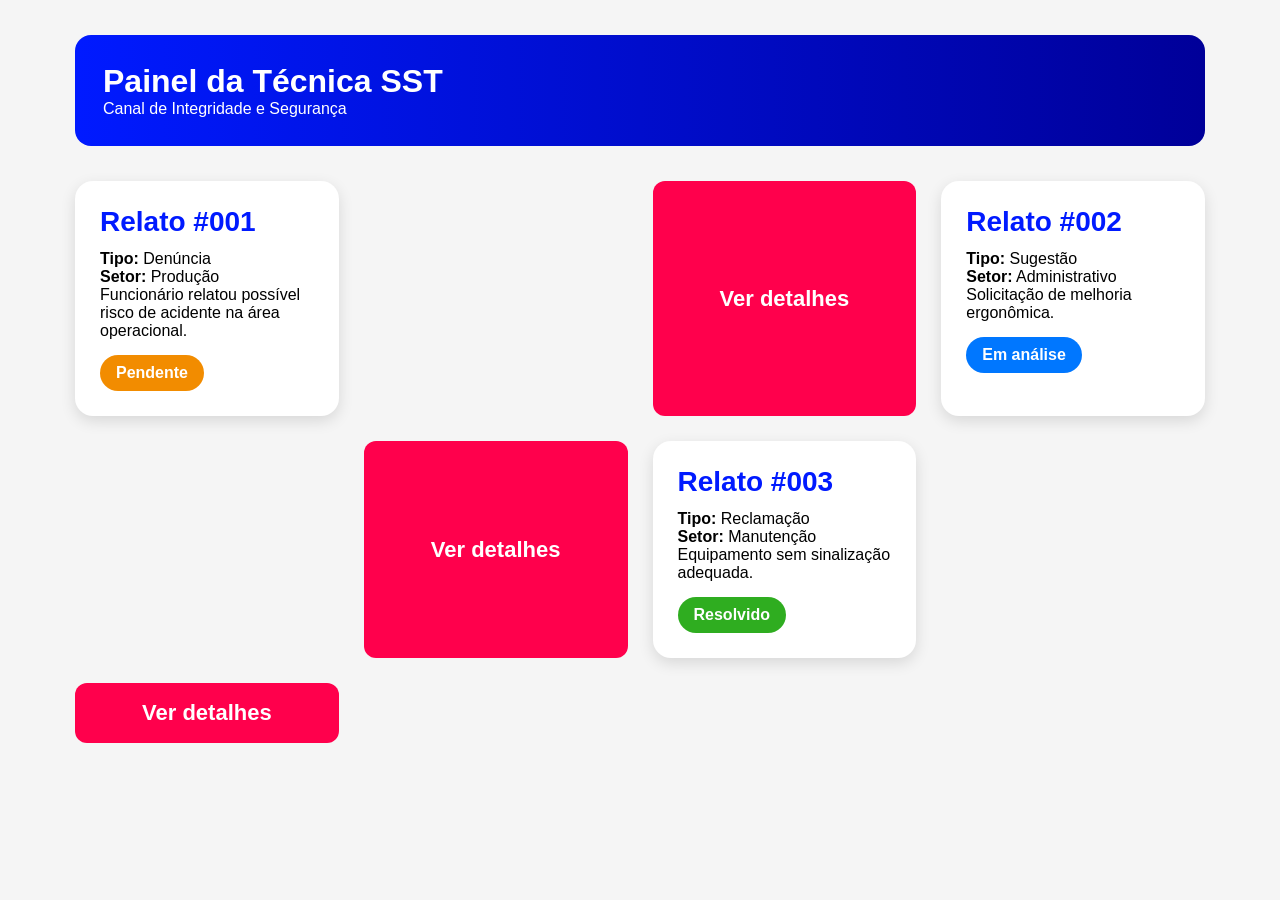
==== painel.html @ f308544d "Atualização painel SST" ====
<!DOCTYPE html>
<html lang="pt-br">
<head>
<meta charset="UTF-8">
<meta name="viewport" content="width=device-width, initial-scale=1.0">

<title>Painel SST</title>

<link rel="stylesheet" href="css/estilo.css">

</head>

<body>

<div class="painel">

<div class="topo">
<h1>Painel da Técnica SST</h1>
<p>Canal de Integridade e Segurança</p>
</div>

<div class="relatorios">

<div class="relato">
<h3>Relato #001</h3>

<p><strong>Tipo:</strong> Denúncia</p>
<p><strong>Setor:</strong> Produção</p>

<p>
Funcionário relatou possível risco de acidente na área operacional.
</p>

<span class="status pendente">Pendente</span>

</div>

<br><br>

<button class="acao-btn">Ver detalhes</button>

<div class="relato">

<h3>Relato #002</h3>

<p><strong>Tipo:</strong> Sugestão</p>
<p><strong>Setor:</strong> Administrativo</p>

<p>Solicitação de melhoria ergonômica.</p>

<span class="status analise">Em análise</span>

</div>

<br><br>

<button class="acao-btn">Ver detalhes</button>

<div class="relato">

<h3>Relato #003</h3>

<p><strong>Tipo:</strong> Reclamação</p>
<p><strong>Setor:</strong> Manutenção</p>

<p>Equipamento sem sinalização adequada.</p>

<span class="status resolvido">Resolvido</span>

</div>

<br><br>

<button class="acao-btn">Ver detalhes</button>

</div>

<div id="popup" class="popup">

<div class="popup-box">

<h2>Detalhes do Relato</h2>

<p id="textoPopup">
Informações do relato aparecerão aqui.
</p>

<button onclick="fecharPopup()" class="acao-btn">
Fechar
</button>

</div>

</div>

<script>

const botoes = document.querySelectorAll(".acao-btn");

botoes.forEach((botao, index) => {

botao.addEventListener("click", () => {

const popup = document.getElementById("popup");
const texto = document.getElementById("textoPopup");

if(index === 0){

texto.innerText =
"Funcionário relatou possível risco de acidente na área operacional.";

}

if(index === 1){

texto.innerText =
"Solicitação de melhoria ergonômica.";

}

if(index === 2){

texto.innerText =
"Equipamento sem sinalização adequada.";

}

popup.style.display = "flex";

});

});

function fecharPopup(){

document.getElementById("popup").style.display = "none";

}

</script>

</div>

</body>
</html>
---- css/estilo.css ----
*{
margin:0;
padding:0;
box-sizing:border-box;
font-family:Arial,sans-serif;
}

body{
background:#f5f5f5;
}

header{
position:fixed;
top:0;
left:0;
width:100%;
padding:18px 45px;
display:flex;
justify-content:space-between;
align-items:center;
background:linear-gradient(90deg,#001aff,#000099);
z-index:1000;
}

.logo{
width:90px;
height:90px;
object-fit:cover;
border-radius:50%;
}

nav{
display:flex;
gap:28px;
}

nav a{
color:white;
text-decoration:none;
font-size:22px;
font-weight:bold;
}

.hero{
min-height:100vh;
background:linear-gradient(135deg,#001aff,#000088);
display:flex;
justify-content:center;
align-items:center;
text-align:center;
padding:150px 20px 60px;
color:white;
position:relative;
overflow:hidden;
}

.hero::before{
content:"";
position:absolute;
width:520px;
height:520px;
background:url("../img/logo-arcel.png") center/contain no-repeat;
opacity:0.08;
top:50%;
left:50%;
transform:translate(-50%,-50%);
border-radius:50%;
z-index:0;
pointer-events:none;
}

.hero-content{
position:relative;
z-index:5;
}

.hero-content h1{
font-size:76px;
margin-bottom:25px;
}

.hero-content p{
font-size:28px;
max-width:900px;
line-height:1.4;
}

.btn{
display:inline-block;
margin-top:35px;
background:#ff004c;
color:white;
padding:18px 38px;
border-radius:14px;
text-decoration:none;
font-size:24px;
font-weight:bold;
position:relative;
z-index:10;
}

.cards{
display:grid;
grid-template-columns:repeat(auto-fit,minmax(250px,1fr));
gap:25px;
padding:55px;
}

.card{
background:white;
padding:28px;
border-radius:18px;
box-shadow:0 5px 15px rgba(0,0,0,0.12);
}

.page-title{
padding:170px 20px 70px;
background:linear-gradient(135deg,#001aff,#000088);
color:white;
text-align:center;
}

.page-title h1{
font-size:68px;
margin-bottom:18px;
}

.page-title p{
font-size:27px;
max-width:900px;
margin:auto;
line-height:1.4;
}

.form-area{
max-width:900px;
margin:45px auto;
background:white;
padding:40px;
border-radius:20px;
box-shadow:0 5px 15px rgba(0,0,0,0.12);
}

form{
display:flex;
flex-direction:column;
gap:16px;
}

label{
font-weight:bold;
}

input,select,textarea{
width:100%;
padding:14px;
border:1px solid #ccc;
border-radius:10px;
font-size:17px;
}

textarea{
height:180px;
resize:none;
}

button{
background:#ff004c;
color:white;
border:none;
padding:17px;
border-radius:12px;
font-size:22px;
font-weight:bold;
cursor:pointer;
}

.anonimo{
display:flex;
align-items:center;
gap:10px;
}

.anonimo input{
width:auto;
}

.whatsapp{
position:fixed;
right:25px;
bottom:25px;
width:65px;
height:65px;
background:#25D366;
color:white;
border-radius:50%;
display:flex;
justify-content:center;
align-items:center;
font-size:32px;
text-decoration:none;
box-shadow:0 8px 20px rgba(0,0,0,0.3);
z-index:9999;
}

.login-page{
min-height:100vh;
background:linear-gradient(135deg,#001aff,#000088);
display:flex;
justify-content:center;
align-items:center;
padding:20px;
}

.login-box{
background:white;
width:100%;
max-width:390px;
padding:35px;
border-radius:22px;
text-align:center;
box-shadow:0 15px 35px rgba(0,0,0,0.25);
}

.login-logo{
width:95px;
height:95px;
object-fit:cover;
border-radius:50%;
margin-bottom:18px;
}

.login-box h1{
color:#001aff;
font-size:28px;
margin-bottom:8px;
}

.login-box p{
font-size:15px;
color:#555;
margin-bottom:22px;
}

.login-box label{
display:block;
text-align:left;
margin:12px 0 6px;
}

.login-box input{
margin-bottom:10px;
}

#erroLogin{
display:block;
color:#ff004c;
margin-top:14px;
font-weight:bold;
}

.painel{
max-width:1200px;
margin:auto;
padding:35px;
}

.topo{
background:linear-gradient(90deg,#001aff,#000099);
color:white;
padding:28px;
border-radius:16px;
margin-bottom:35px;
}

.relatorios{
display:grid;
grid-template-columns:repeat(auto-fit,minmax(260px,1fr));
gap:25px;
}

.relato{
background:white;
padding:25px;
border-radius:18px;
box-shadow:0 5px 15px rgba(0,0,0,0.12);
}

.relato h3{
color:#001aff;
font-size:28px;
margin-bottom:12px;
}

.status{
display:inline-block;
margin-top:15px;
padding:9px 16px;
border-radius:20px;
color:white;
font-weight:bold;
}

.pendente{
background:#f28c00;
}

.analise{
background:#0077ff;
}

.resolvido{
background:#2fad20;
}

@media(max-width:768px){
header{
position:absolute;
padding:15px;
flex-direction:column;
gap:15px;
}

.logo{
width:75px;
height:75px;
}

nav{
display:flex;
flex-wrap:wrap;
justify-content:center;
gap:12px;
}

nav a{
font-size:16px;
}

.hero{
padding:140px 18px 60px;
}

.hero::before{
width:360px;
height:360px;
opacity:0.06;
}

.hero-content h1{
font-size:42px;
line-height:1.1;
}

.hero-content p{
font-size:19px;
}

.btn{
font-size:18px;
padding:15px 24px;
}

.cards{
grid-template-columns:1fr;
padding:25px;
}

.page-title{
padding:150px 18px 55px;
}

.page-title h1{
font-size:42px;
}

.page-title p{
font-size:19px;
}

.form-area{
margin:25px 15px;
padding:25px;
}

.whatsapp{
width:58px;
height:58px;
font-size:28px;
}
}
.popup{
display:none;
position:fixed;
top:0;
left:0;
width:100%;
height:100%;
background:rgba(0,0,0,0.6);
justify-content:center;
align-items:center;
z-index:999;
}

.popup-box{
background:white;
padding:30px;
border-radius:20px;
width:350px;
text-align:center;
box-shadow:0 0 20px rgba(0,0,0,0.3);
}

.popup-box h2{
margin-bottom:15px;
color:#1e2fff;
}

.popup-box p{
margin-bottom:20px;
font-size:16px;
color:#333;
}
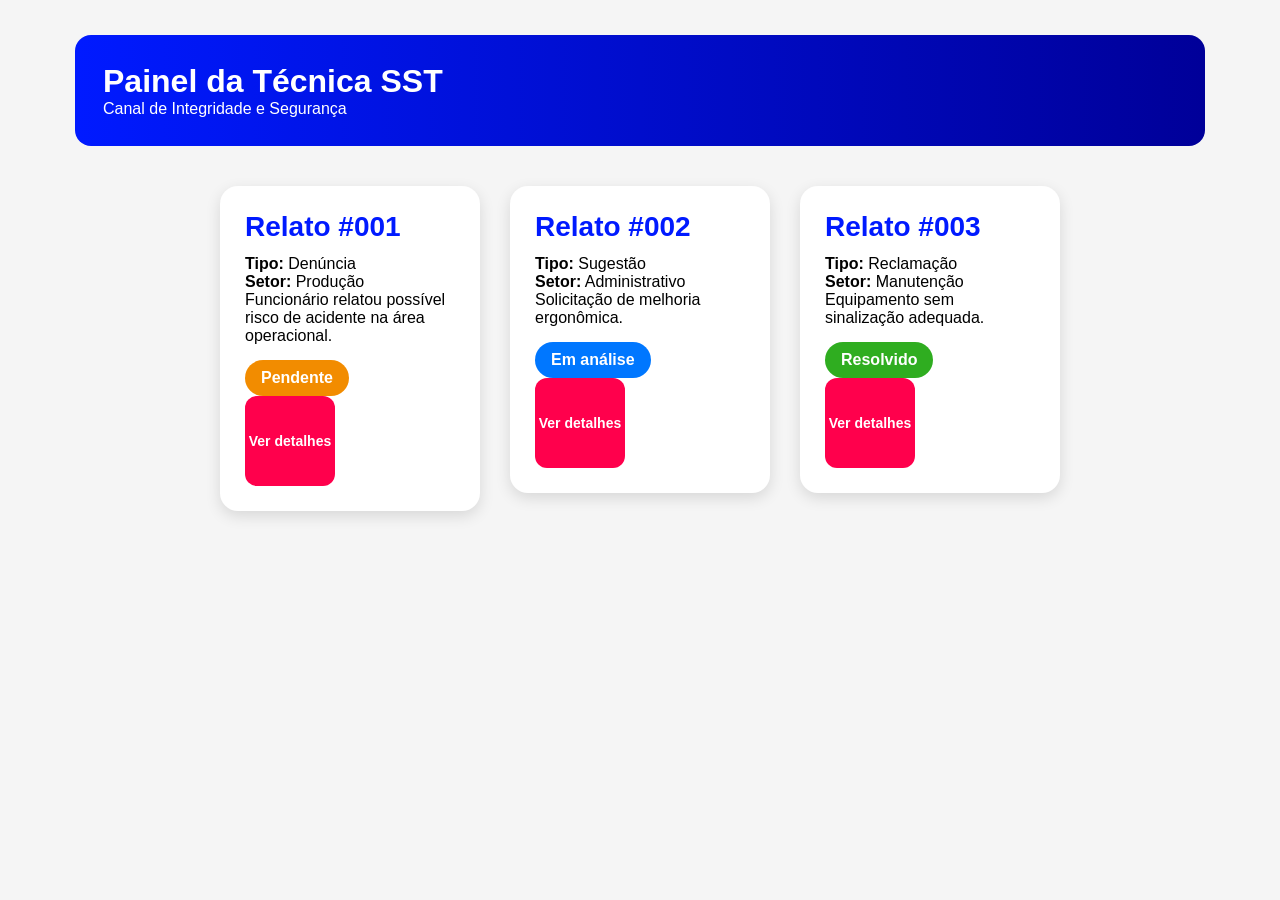
==== commit be4eebb8: "Corrigir painel tecnico" ====
--- a/painel.html
+++ b/painel.html
@@ -3,11 +3,8 @@
 <head>
 <meta charset="UTF-8">
 <meta name="viewport" content="width=device-width, initial-scale=1.0">
-
 <title>Painel SST</title>
-
 <link rel="stylesheet" href="css/estilo.css">
-
 </head>
 
 <body>
@@ -23,123 +20,67 @@
 
 <div class="relato">
 <h3>Relato #001</h3>
-
 <p><strong>Tipo:</strong> Denúncia</p>
 <p><strong>Setor:</strong> Produção</p>
-
-<p>
-Funcionário relatou possível risco de acidente na área operacional.
-</p>
-
+<p>Funcionário relatou possível risco de acidente na área operacional.</p>
 <span class="status pendente">Pendente</span>
-
+<button class="acao-btn" onclick="abrirPopup(0)">Ver detalhes</button>
 </div>
 
-<br><br>
-
-<button class="acao-btn">Ver detalhes</button>
+<div class="relato">
+<h3>Relato #002</h3>
+<p><strong>Tipo:</strong> Sugestão</p>
+<p><strong>Setor:</strong> Administrativo</p>
+<p>Solicitação de melhoria ergonômica.</p>
+<span class="status analise">Em análise</span>
+<button class="acao-btn" onclick="abrirPopup(1)">Ver detalhes</button>
+</div>
 
 <div class="relato">
-
-<h3>Relato #002</h3>
-
-<p><strong>Tipo:</strong> Sugestão</p>
-<p><strong>Setor:</strong> Administrativo</p>
-
-<p>Solicitação de melhoria ergonômica.</p>
-
-<span class="status analise">Em análise</span>
-
-</div>
-
-<br><br>
-
-<button class="acao-btn">Ver detalhes</button>
-
-<div class="relato">
-
 <h3>Relato #003</h3>
-
 <p><strong>Tipo:</strong> Reclamação</p>
 <p><strong>Setor:</strong> Manutenção</p>
-
 <p>Equipamento sem sinalização adequada.</p>
-
 <span class="status resolvido">Resolvido</span>
-
+<button class="acao-btn" onclick="abrirPopup(2)">Ver detalhes</button>
 </div>
-
-<br><br>
-
-<button class="acao-btn">Ver detalhes</button>
-
-</div>
-
-<div id="popup" class="popup">
-
-<div class="popup-box">
-
-<h2>Detalhes do Relato</h2>
-
-<p id="textoPopup">
-Informações do relato aparecerão aqui.
-</p>
-
-<button onclick="fecharPopup()" class="acao-btn">
-Fechar
-</button>
 
 </div>
 
 </div>
 
+<div id="popup" class="popup">
+<div class="popup-box">
+<h2>Detalhes do Relato</h2>
+<p id="textoPopup">Informações do relato aparecerão aqui.</p>
+<button class="fechar-btn" onclick="fecharPopup()">Fechar</button>
+</div>
+</div>
+
 <script>
-
-const botoes = document.querySelectorAll(".acao-btn");
-
-botoes.forEach((botao, index) => {
-
-botao.addEventListener("click", () => {
-
+function abrirPopup(index){
 const popup = document.getElementById("popup");
 const texto = document.getElementById("textoPopup");
 
 if(index === 0){
-
-texto.innerText =
-"Funcionário relatou possível risco de acidente na área operacional.";
-
+texto.innerText = "Funcionário relatou possível risco de acidente na área operacional.";
 }
 
 if(index === 1){
-
-texto.innerText =
-"Solicitação de melhoria ergonômica.";
-
+texto.innerText = "Solicitação de melhoria ergonômica no setor administrativo.";
 }
 
 if(index === 2){
-
-texto.innerText =
-"Equipamento sem sinalização adequada.";
-
+texto.innerText = "Equipamento sem sinalização adequada no setor de manutenção.";
 }
 
 popup.style.display = "flex";
-
-});
-
-});
+}
 
 function fecharPopup(){
-
 document.getElementById("popup").style.display = "none";
-
 }
-
 </script>
-
-</div>
 
 </body>
 </html>
--- a/css/estilo.css
+++ b/css/estilo.css
@@ -164,16 +164,7 @@
 resize:none;
 }
 
-button{
-background:#ff004c;
-color:white;
-border:none;
-padding:17px;
-border-radius:12px;
-font-size:22px;
-font-weight:bold;
-cursor:pointer;
-}
+
 
 .anonimo{
 display:flex;
@@ -274,18 +265,22 @@
 }
 
 .relatorios{
-display:grid;
-grid-template-columns:repeat(auto-fit,minmax(260px,1fr));
-gap:25px;
+display:flex;
+flex-wrap:wrap;
+justify-content:center;
+align-items:flex-start;
+gap:30px;
+margin-top:40px;
 }
 
 .relato{
+width:260px;
+min-height:220px;
 background:white;
 padding:25px;
 border-radius:18px;
 box-shadow:0 5px 15px rgba(0,0,0,0.12);
 }
-
 .relato h3{
 color:#001aff;
 font-size:28px;
@@ -420,4 +415,24 @@
 margin-bottom:20px;
 font-size:16px;
 color:#333;
+}
+.acao-btn{
+width:90px;
+height:90px;
+background:#ff004c;
+color:white;
+border:none;
+border-radius:12px;
+font-size:14px;
+font-weight:bold;
+cursor:pointer;
+display:flex;
+align-items:center;
+justify-content:center;
+transition:0.3s;
+}
+
+.acao-btn:hover{
+transform:scale(1.05);
+opacity:0.9;
 }
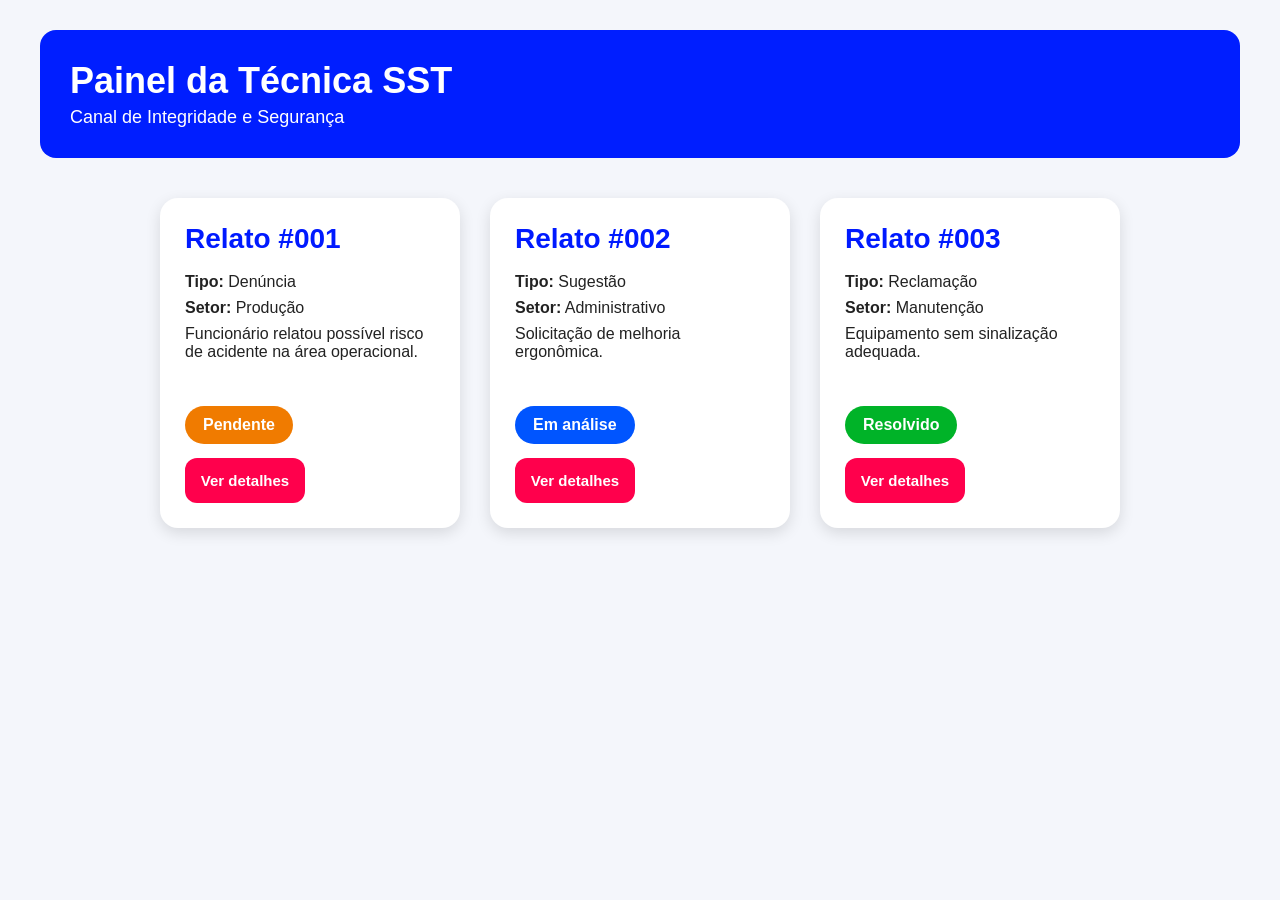
==== commit 027793f5: "Painel SST alinhado e finalizado" ====
--- a/painel.html
+++ b/painel.html
@@ -3,82 +3,268 @@
 <head>
 <meta charset="UTF-8">
 <meta name="viewport" content="width=device-width, initial-scale=1.0">
-<title>Painel SST</title>
-<link rel="stylesheet" href="css/estilo.css">
+<title>Painel da Técnica SST</title>
+
+<style>
+*{
+    margin:0;
+    padding:0;
+    box-sizing:border-box;
+    font-family:Arial, sans-serif;
+}
+
+body{
+    background:#f4f6fb;
+    padding:30px;
+}
+
+.painel{
+    max-width:1200px;
+    margin:0 auto;
+}
+
+.topo{
+    background:#001eff;
+    color:white;
+    padding:30px;
+    border-radius:16px;
+    margin-bottom:40px;
+}
+
+.topo h1{
+    font-size:36px;
+}
+
+.topo p{
+    font-size:18px;
+    margin-top:5px;
+}
+
+.relatorios{
+    display:flex;
+    flex-wrap:wrap;
+    justify-content:center;
+    gap:30px;
+}
+
+.relato{
+    width:300px;
+    min-height:330px;
+    background:white;
+    padding:25px;
+    border-radius:18px;
+    box-shadow:0 5px 15px rgba(0,0,0,0.12);
+    display:flex;
+    flex-direction:column;
+    justify-content:space-between;
+}
+
+.relato h3{
+    color:#001aff;
+    font-size:28px;
+    margin-bottom:18px;
+}
+
+.relato p{
+    font-size:16px;
+    margin-bottom:8px;
+    color:#222;
+}
+
+.rodape-card{
+    margin-top:auto;
+    display:flex;
+    flex-direction:column;
+    gap:14px;
+}
+
+.status{
+    display:inline-block;
+    color:white;
+    padding:10px 18px;
+    border-radius:20px;
+    font-weight:bold;
+    text-align:center;
+    width:fit-content;
+}
+
+.pendente{
+    background:#f07b00;
+}
+
+.analise{
+    background:#0055ff;
+}
+
+.resolvido{
+    background:#00b328;
+}
+
+.acao-btn{
+    width:120px;
+    height:45px;
+    background:#ff004c;
+    color:white;
+    border:none;
+    border-radius:12px;
+    font-size:15px;
+    font-weight:bold;
+    cursor:pointer;
+    transition:0.3s;
+}
+
+.acao-btn:hover{
+    transform:scale(1.05);
+    opacity:0.9;
+}
+
+.popup{
+    display:none;
+    position:fixed;
+    top:0;
+    left:0;
+    width:100%;
+    height:100%;
+    background:rgba(0,0,0,0.6);
+    justify-content:center;
+    align-items:center;
+    z-index:999;
+}
+
+.popup-box{
+    background:white;
+    width:360px;
+    padding:30px;
+    border-radius:18px;
+    box-shadow:0 5px 20px rgba(0,0,0,0.3);
+    text-align:center;
+}
+
+.popup-box h2{
+    color:#001aff;
+    margin-bottom:15px;
+}
+
+.popup-box p{
+    font-size:16px;
+    color:#333;
+    margin-bottom:20px;
+}
+
+.fechar-btn{
+    background:#ff004c;
+    color:white;
+    border:none;
+    padding:12px 20px;
+    border-radius:10px;
+    font-size:16px;
+    font-weight:bold;
+    cursor:pointer;
+}
+
+@media(max-width:700px){
+    body{
+        padding:15px;
+    }
+
+    .topo h1{
+        font-size:28px;
+    }
+
+    .relato{
+        width:100%;
+    }
+}
+</style>
 </head>
 
 <body>
 
 <div class="painel">
 
-<div class="topo">
-<h1>Painel da Técnica SST</h1>
-<p>Canal de Integridade e Segurança</p>
+    <div class="topo">
+        <h1>Painel da Técnica SST</h1>
+        <p>Canal de Integridade e Segurança</p>
+    </div>
+
+    <div class="relatorios">
+
+        <div class="relato">
+            <div>
+                <h3>Relato #001</h3>
+                <p><strong>Tipo:</strong> Denúncia</p>
+                <p><strong>Setor:</strong> Produção</p>
+                <p>Funcionário relatou possível risco de acidente na área operacional.</p>
+            </div>
+
+            <div class="rodape-card">
+                <span class="status pendente">Pendente</span>
+                <button class="acao-btn" onclick="abrirPopup(0)">Ver detalhes</button>
+            </div>
+        </div>
+
+        <div class="relato">
+            <div>
+                <h3>Relato #002</h3>
+                <p><strong>Tipo:</strong> Sugestão</p>
+                <p><strong>Setor:</strong> Administrativo</p>
+                <p>Solicitação de melhoria ergonômica.</p>
+            </div>
+
+            <div class="rodape-card">
+                <span class="status analise">Em análise</span>
+                <button class="acao-btn" onclick="abrirPopup(1)">Ver detalhes</button>
+            </div>
+        </div>
+
+        <div class="relato">
+            <div>
+                <h3>Relato #003</h3>
+                <p><strong>Tipo:</strong> Reclamação</p>
+                <p><strong>Setor:</strong> Manutenção</p>
+                <p>Equipamento sem sinalização adequada.</p>
+            </div>
+
+            <div class="rodape-card">
+                <span class="status resolvido">Resolvido</span>
+                <button class="acao-btn" onclick="abrirPopup(2)">Ver detalhes</button>
+            </div>
+        </div>
+
+    </div>
+
 </div>
 
-<div class="relatorios">
-
-<div class="relato">
-<h3>Relato #001</h3>
-<p><strong>Tipo:</strong> Denúncia</p>
-<p><strong>Setor:</strong> Produção</p>
-<p>Funcionário relatou possível risco de acidente na área operacional.</p>
-<span class="status pendente">Pendente</span>
-<button class="acao-btn" onclick="abrirPopup(0)">Ver detalhes</button>
-</div>
-
-<div class="relato">
-<h3>Relato #002</h3>
-<p><strong>Tipo:</strong> Sugestão</p>
-<p><strong>Setor:</strong> Administrativo</p>
-<p>Solicitação de melhoria ergonômica.</p>
-<span class="status analise">Em análise</span>
-<button class="acao-btn" onclick="abrirPopup(1)">Ver detalhes</button>
-</div>
-
-<div class="relato">
-<h3>Relato #003</h3>
-<p><strong>Tipo:</strong> Reclamação</p>
-<p><strong>Setor:</strong> Manutenção</p>
-<p>Equipamento sem sinalização adequada.</p>
-<span class="status resolvido">Resolvido</span>
-<button class="acao-btn" onclick="abrirPopup(2)">Ver detalhes</button>
-</div>
-
-</div>
-
-</div>
-
 <div id="popup" class="popup">
-<div class="popup-box">
-<h2>Detalhes do Relato</h2>
-<p id="textoPopup">Informações do relato aparecerão aqui.</p>
-<button class="fechar-btn" onclick="fecharPopup()">Fechar</button>
-</div>
+    <div class="popup-box">
+        <h2>Detalhes do Relato</h2>
+        <p id="textoPopup">Informações do relato aparecerão aqui.</p>
+        <button class="fechar-btn" onclick="fecharPopup()">Fechar</button>
+    </div>
 </div>
 
 <script>
 function abrirPopup(index){
-const popup = document.getElementById("popup");
-const texto = document.getElementById("textoPopup");
-
-if(index === 0){
-texto.innerText = "Funcionário relatou possível risco de acidente na área operacional.";
-}
-
-if(index === 1){
-texto.innerText = "Solicitação de melhoria ergonômica no setor administrativo.";
-}
-
-if(index === 2){
-texto.innerText = "Equipamento sem sinalização adequada no setor de manutenção.";
-}
-
-popup.style.display = "flex";
+    const popup = document.getElementById("popup");
+    const texto = document.getElementById("textoPopup");
+
+    if(index === 0){
+        texto.innerText = "Funcionário relatou possível risco de acidente na área operacional.";
+    }
+
+    if(index === 1){
+        texto.innerText = "Solicitação de melhoria ergonômica no setor administrativo.";
+    }
+
+    if(index === 2){
+        texto.innerText = "Equipamento sem sinalização adequada no setor de manutenção.";
+    }
+
+    popup.style.display = "flex";
 }
 
 function fecharPopup(){
-document.getElementById("popup").style.display = "none";
+    document.getElementById("popup").style.display = "none";
 }
 </script>
 
